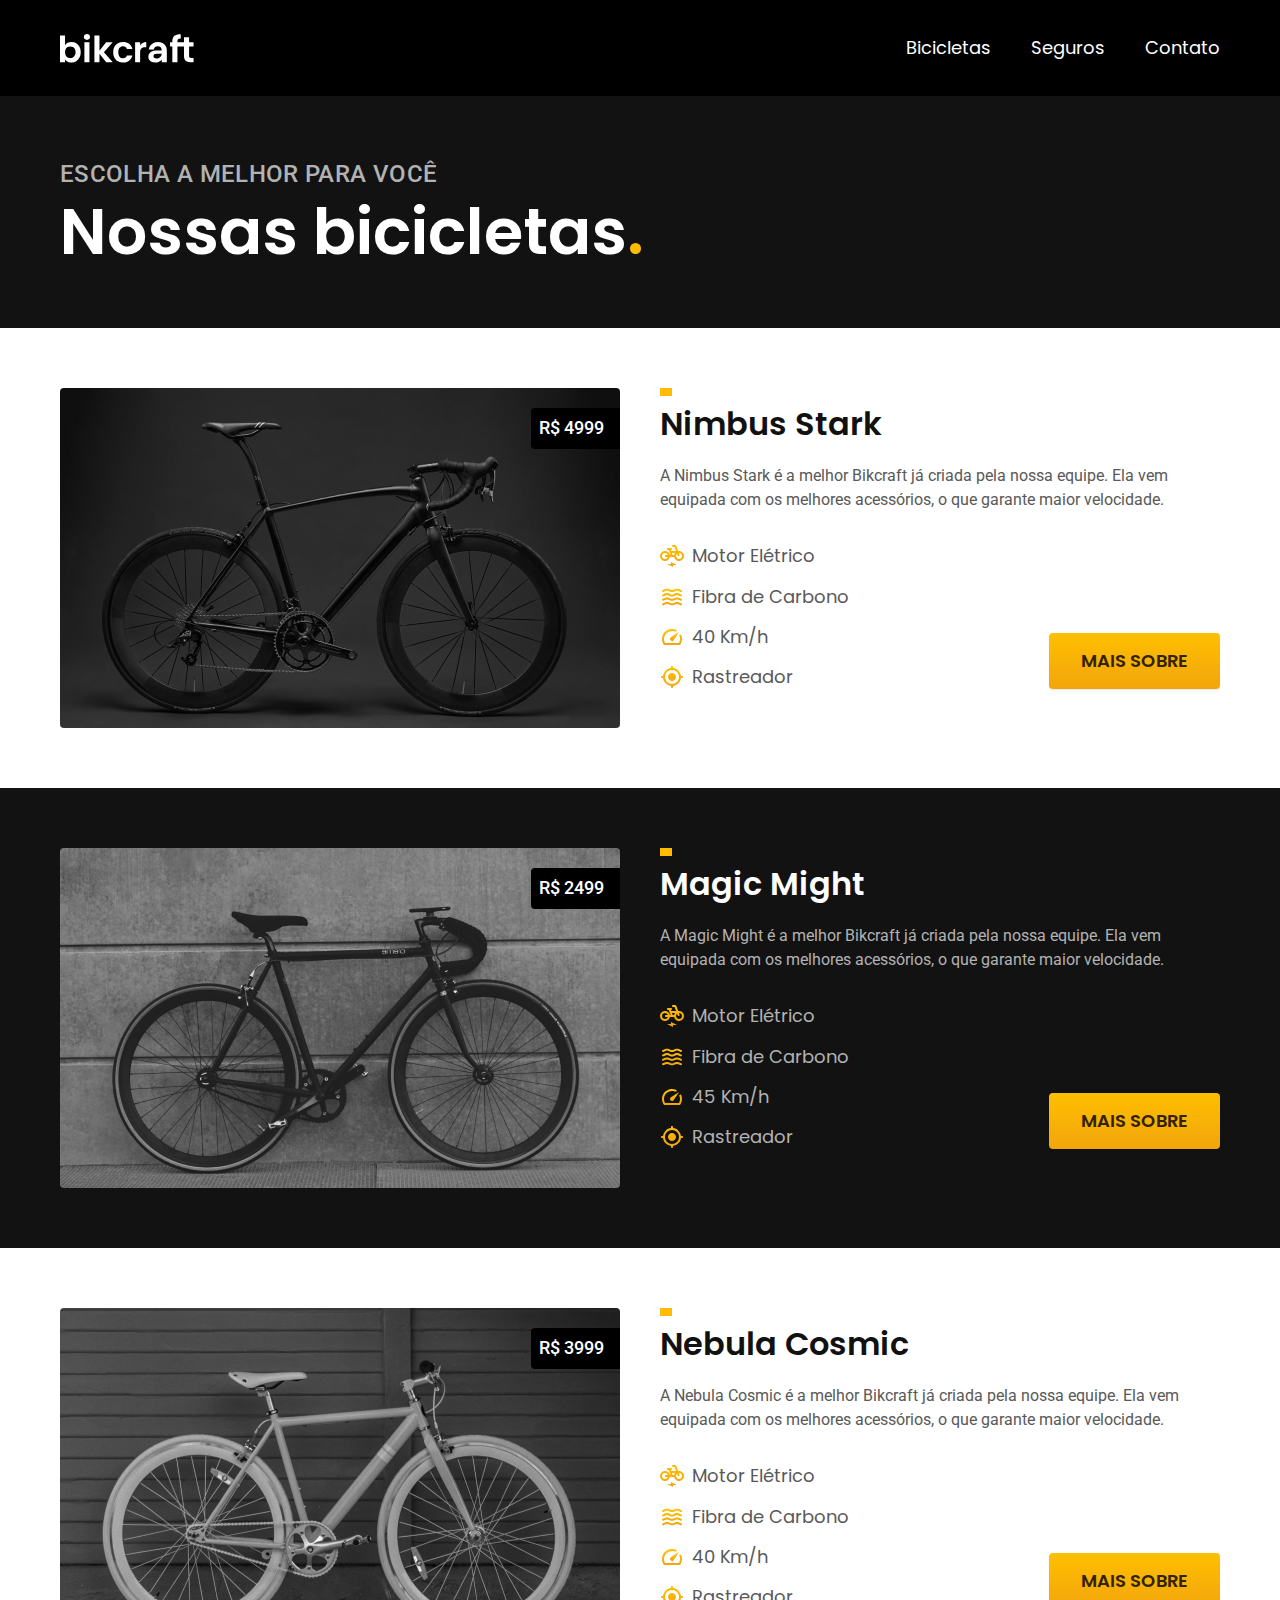
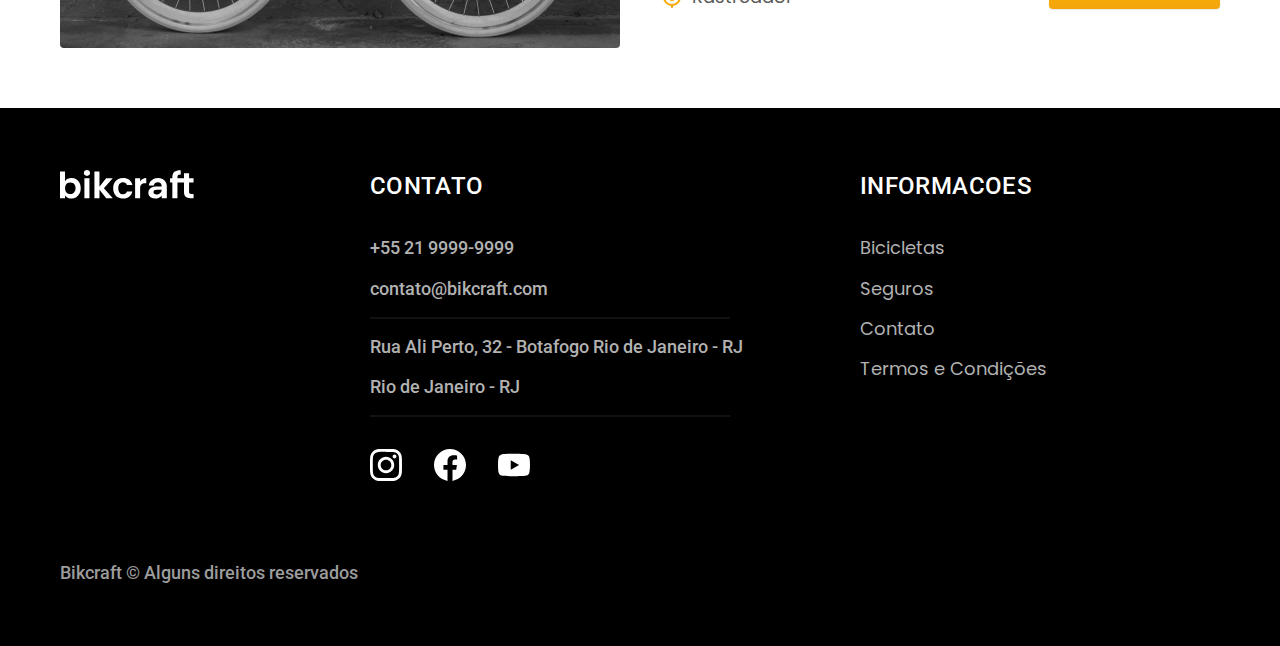
==== bicicletas.html @ 8a82d016 "bicicletas" ====
<!DOCTYPE html>
<html lang="pt-br">

<head>
  <meta charset="UTF-8">
  <meta name="viewport" content="width=device-width, initial-scale=1.0">
  <link rel="stylesheet" href="./css/style.css">
  <title>Bicicletas | Bikcraft</title>
  <meta name="description" content="Bicicletas">

  <link rel="preconnect" href="https://fonts.googleapis.com">
  <link rel="preconnect" href="https://fonts.gstatic.com" crossorigin>
  <link href="https://fonts.googleapis.com/css2?family=Merriweather:ital,wght@0,300;0,400;0,700;0,900;1,300;1,400;1,700;1,900&family=Poppins:ital,wght@0,100;0,200;0,300;0,400;0,500;0,600;0,700;0,800;0,900;1,100;1,200;1,300;1,400;1,500;1,600;1,700;1,800;1,900&family=Roboto:ital,wght@0,100;0,300;0,400;0,500;0,700;0,900;1,100;1,300;1,400;1,500;1,700;1,900&display=swap" rel="stylesheet">
</head>

<!-- colocando o id pois se eu quiser mudar algo por exemplo no header so dessa pagina de biciletas eu consigo mudar atraves do id -->

<body id="bicicletas">
  <header class="header-bg">
    <div class="container header">
      <a href="./">
        <img src="./Img/bikcraft logo.svg" alt="Bikcraft">
      </a>

      <nav aria-label="primaria">
        <ul class="header-menu font-1-m cor-0">
          <li><a href="./bicicletas.html">Bicicletas</a></li>
          <li><a href="./seguros.html">Seguros</a></li>
          <li><a href="./contato.html">Contato</a></li>
        </ul>
      </nav>
    </div>
  </header>

  <main>
    <div class="titulo-bg">
      <div class="titulo container">
        <p class="font-2-l-b cor-5">Escolha a melhor para você</p>
        <h1 class="font-1-xxl cor-0">Nossas bicicletas<span class="cor-p1">.</span></h1>
      </div>
    </div>

    <div class="bicicletas container">
      <div class="bicicletas-img">
        <img src="./Img/bicicletas/nimbus.jpg" alt="Bicicleta preta">
        <span class="font-2-m cor-0">R$ 4999</span>
      </div>
      <div class="bicicletas-conteudo">
        <h2 class="font-1-xl">Nimbus Stark</h2>
        <p class="font-2-s cor-8">A Nimbus Stark é a melhor Bikcraft já criada pela nossa equipe. Ela vem equipada com os melhores acessórios, o que garante maior velocidade.</p>
        <ul class="font-1-m cor-8">
          <li><img src="./Img/icones/eletrica.svg" alt="">Motor Elétrico</li>
          <li><img src="./Img/icones/carbono.svg" alt="">Fibra de Carbono</li>
          <li><img src="./Img/icones/velocidade.svg" alt="">40 Km/h</li>
          <li><img src="./Img/icones/rastreador.svg" alt="">Rastreador</li>
        </ul>
        <a class="botao seta" href="./bicicletas/nimbus.html">Mais sobre</a>
      </div>
    </div>

    <div class="bicicletas-bg">
      <div class="bicicletas container">
        <div class="bicicletas-img">
          <img src="./Img/bicicletas/magic.jpg" alt="Bicicleta preta">
          <span class="font-2-m cor-0">R$ 2499</span>
        </div>
        <div class="bicicletas-conteudo">
          <h2 class="font-1-xl cor-0">Magic Might</h2>
          <p class="font-2-s cor-5">A Magic Might é a melhor Bikcraft já criada pela nossa equipe. Ela vem equipada com os melhores acessórios, o que garante maior velocidade.</p>
          <ul class="font-1-m cor-5">
            <li><img src="./Img/icones/eletrica.svg" alt="">Motor Elétrico</li>
            <li><img src="./Img/icones/carbono.svg" alt="">Fibra de Carbono</li>
            <li><img src="./Img/icones/velocidade.svg" alt="">45 Km/h</li>
            <li><img src="./Img/icones/rastreador.svg" alt="">Rastreador</li>
          </ul>
          <a class="botao seta" href="./bicicletas/magic.html">Mais sobre</a>
        </div>
      </div>
    </div>



    <div class="bicicletas container">
      <div class="bicicletas-img">
        <img src="./Img/bicicletas/nebula.jpg" alt="Bicicleta branca">
        <span class="font-2-m cor-0">R$ 3999</span>
      </div>
      <div class="bicicletas-conteudo">
        <h2 class="font-1-xl">Nebula Cosmic</h2>
        <p class="font-2-s cor-8">A Nebula Cosmic é a melhor Bikcraft já criada pela nossa equipe. Ela vem equipada com os melhores acessórios, o que garante maior velocidade.</p>
        <ul class="font-1-m cor-8">
          <li><img src="./Img/icones/eletrica.svg" alt="">Motor Elétrico</li>
          <li><img src="./Img/icones/carbono.svg" alt="">Fibra de Carbono</li>
          <li><img src="./Img/icones/velocidade.svg" alt="">40 Km/h</li>
          <li><img src="./Img/icones/rastreador.svg" alt="">Rastreador</li>
        </ul>
        <a class="botao seta" href="./bicicletas/nebula.html">Mais sobre</a>
      </div>
    </div>

  </main>

  <footer class="footer-bg">
    <div class="footer container">
      <img src="./Img/bikcraft logo.svg" alt="Bikcraft">
      <div class="footer-contato">
        <h3 class="font-2-l-b cor-0">CONTATO</h3>
        <ul class="font-2-m cor-5">
          <li><a href="tel:+55 21 9999-9999">+55 21 9999-9999</a></li>
          <li><a href="mailto:contato@bikcraft.com">contato@bikcraft.com</a></li>
          <li><a href="#">Rua Ali Perto, 32 - Botafogo Rio de Janeiro - RJ</a></li>
          <li>Rio de Janeiro - RJ</li>
        </ul>
        <div class="footer-redes">
          <a href="">
            <img src="./Img/redes/instagram.svg" alt="instagram">
          </a>
          <a href="">
            <img src="./Img/redes/facebook.svg" alt="facebook">
          </a>
          <a href="">
            <img src="./Img/redes/youtube.svg" alt="youtube">
          </a>
        </div>
      </div>

      <div class="footer-informacoes">
        <h3 class="font-2-l-b cor-0">INFORMACOES</h3>
        <ul class="font-1-m cor-5">
          <li><a href="./bicicletas.html">Bicicletas</a></li>
          <li><a href="./seguros.html">Seguros</a></li>
          <li><a href="./contato.html">Contato</a></li>
          <li><a href="./termos.html">Termos e Condições</a></li>
        </ul>
      </div>
      <p class="footer-copy font-2-m cor-6">Bikcraft © Alguns direitos reservados</p>
    </div>
  </footer>
</body>

</html>
---- css/style.css ----
@import "./global/global.css";
@import "./utilidades/tipografia.css";
@import "./utilidades/cores.css";
@import "./global/header.css";
@import "./utilidades/componentes.css";
@import "./home/introducao.css";
@import "./bicicletas/bicicletas-lista.css";
@import "./home/tecnologia.css";
@import "./home/parceiros.css";
@import "./home/depoimento.css";
@import "./seguros/seguros.css";
@import "./global/footer.css";
@import "./termos/termos.css";
@import "./bicicletas/bicicletas.css";
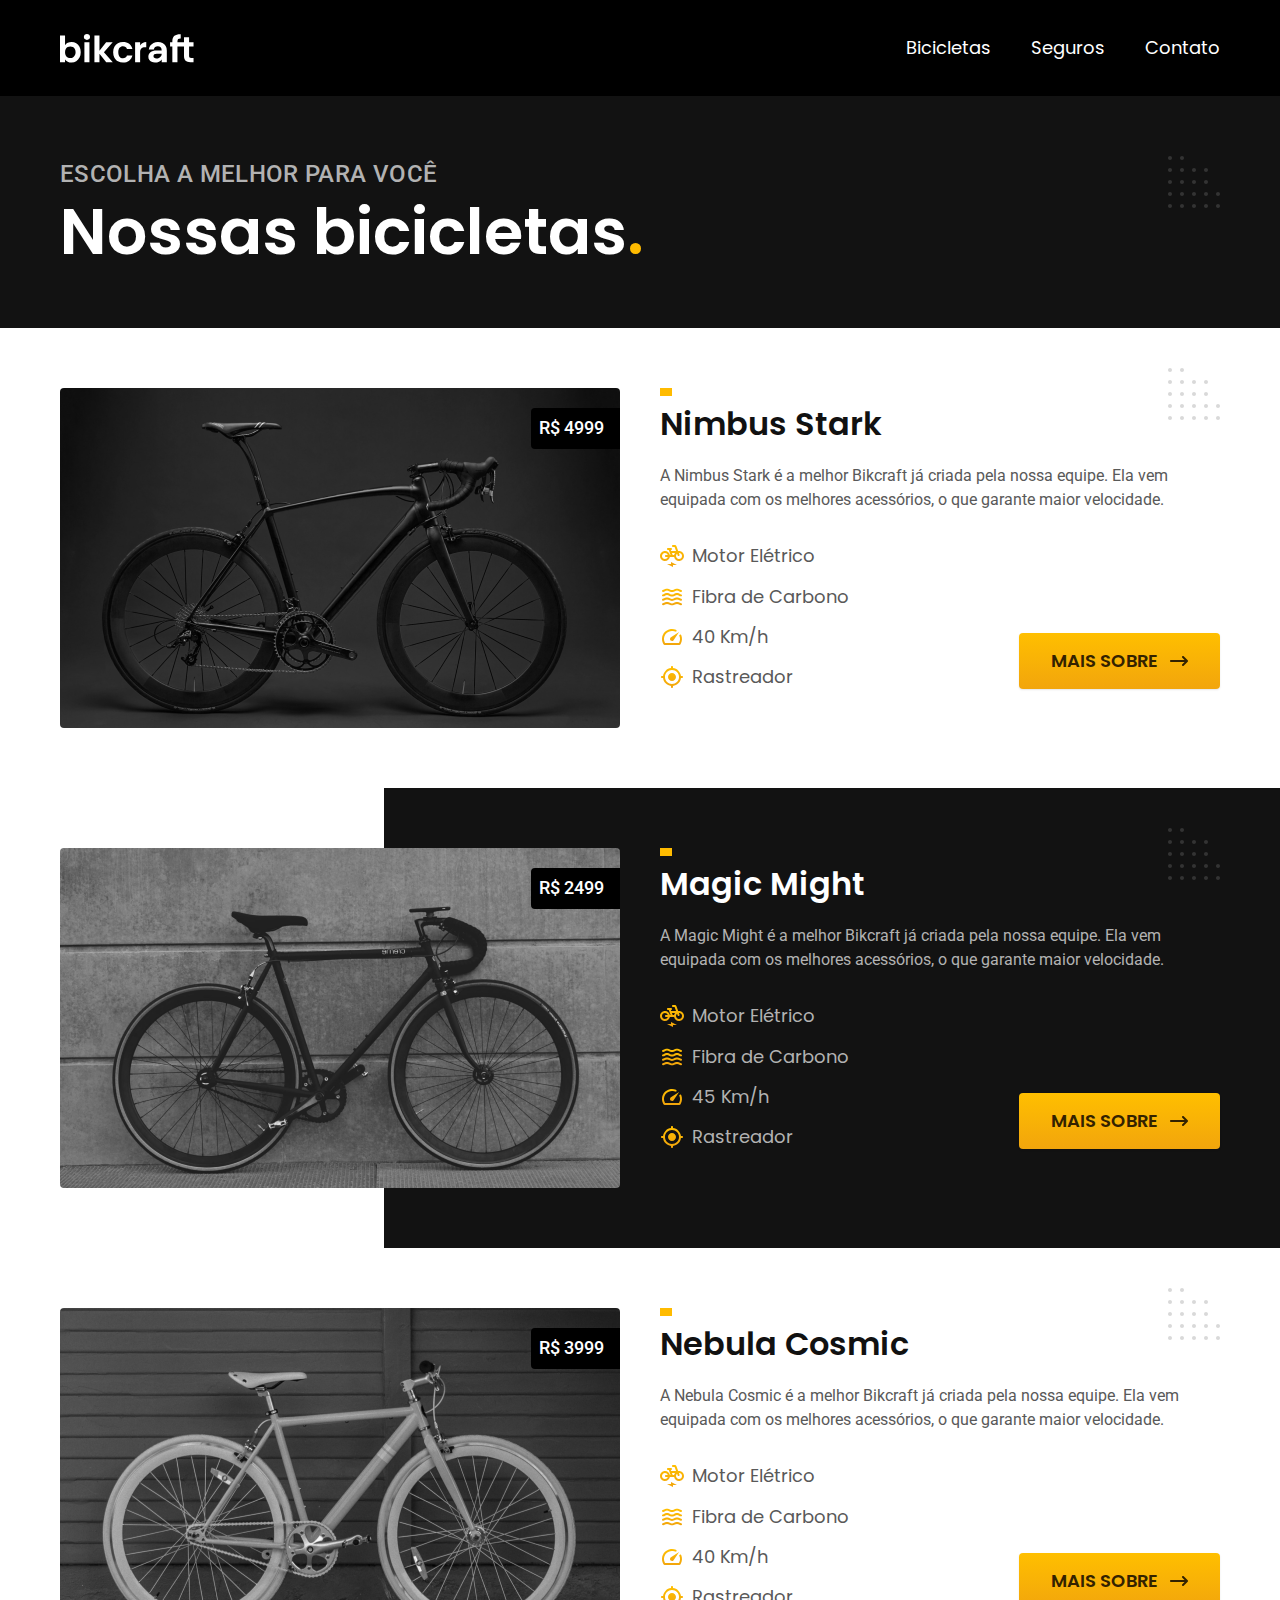
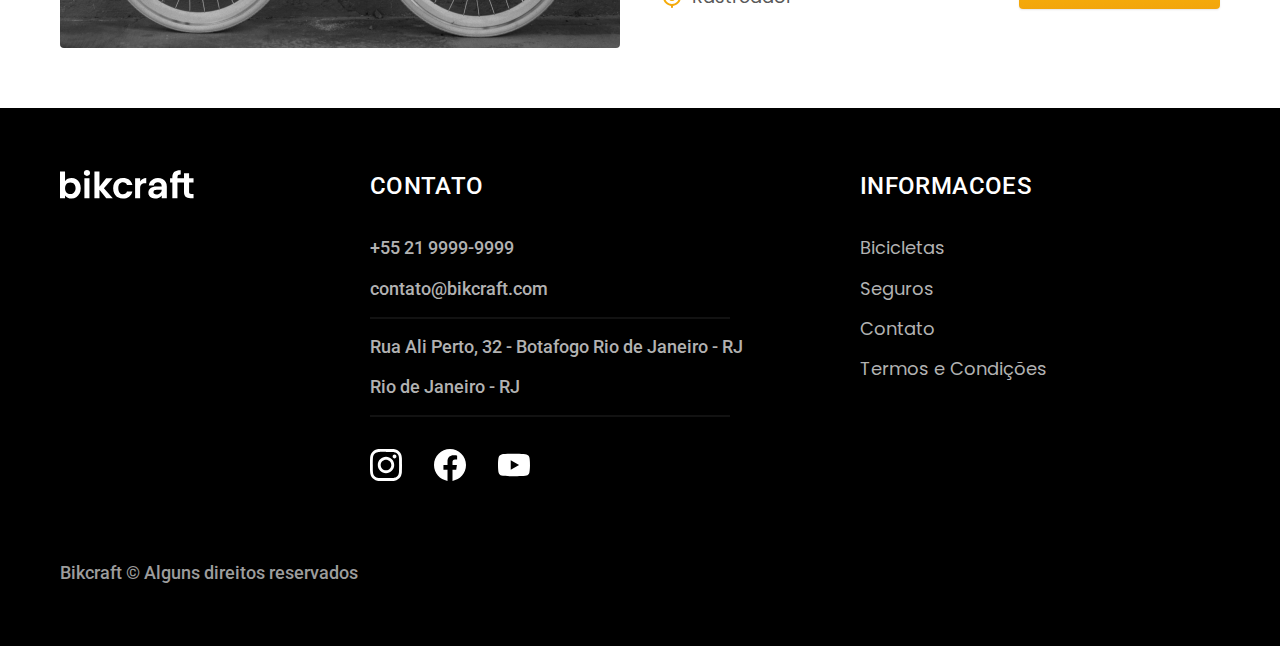
==== commit 6e8970a3: "final1" ====
--- a/bicicletas.html
+++ b/bicicletas.html
@@ -5,6 +5,8 @@
   <meta charset="UTF-8">
   <meta name="viewport" content="width=device-width, initial-scale=1.0">
   <link rel="stylesheet" href="./css/style.css">
+  <!-- faz cm que o css carregue antes de qualquer coisa -->
+  <link rel="preload" href="./css/style.css" as="style">
   <title>Bicicletas | Bikcraft</title>
   <meta name="description" content="Bicicletas">
 
@@ -19,7 +21,7 @@
   <header class="header-bg">
     <div class="container header">
       <a href="./">
-        <img src="./Img/bikcraft logo.svg" alt="Bikcraft">
+        <img src="./Img/bikcraft logo.svg" width="136" height="32" alt="Bikcraft">
       </a>
 
       <nav aria-label="primaria">
@@ -49,10 +51,10 @@
         <h2 class="font-1-xl">Nimbus Stark</h2>
         <p class="font-2-s cor-8">A Nimbus Stark é a melhor Bikcraft já criada pela nossa equipe. Ela vem equipada com os melhores acessórios, o que garante maior velocidade.</p>
         <ul class="font-1-m cor-8">
-          <li><img src="./Img/icones/eletrica.svg" alt="">Motor Elétrico</li>
-          <li><img src="./Img/icones/carbono.svg" alt="">Fibra de Carbono</li>
-          <li><img src="./Img/icones/velocidade.svg" alt="">40 Km/h</li>
-          <li><img src="./Img/icones/rastreador.svg" alt="">Rastreador</li>
+          <li><img src="./Img/icones/eletrica.svg" alt="" width="24" height="24">Motor Elétrico</li>
+          <li><img src="./Img/icones/carbono.svg" alt="" width="24" height="24">Fibra de Carbono</li>
+          <li><img src="./Img/icones/velocidade.svg" alt="" width="24" height="24">40 Km/h</li>
+          <li><img src="./Img/icones/rastreador.svg" alt="" width="24" height="24">Rastreador</li>
         </ul>
         <a class="botao seta" href="./bicicletas/nimbus.html">Mais sobre</a>
       </div>
@@ -61,17 +63,17 @@
     <div class="bicicletas-bg">
       <div class="bicicletas container">
         <div class="bicicletas-img">
-          <img src="./Img/bicicletas/magic.jpg" alt="Bicicleta preta">
+          <img src="./Img/bicicletas/magic.jpg" alt="Bicicleta preta" width="1120" height="680">
           <span class="font-2-m cor-0">R$ 2499</span>
         </div>
         <div class="bicicletas-conteudo">
           <h2 class="font-1-xl cor-0">Magic Might</h2>
           <p class="font-2-s cor-5">A Magic Might é a melhor Bikcraft já criada pela nossa equipe. Ela vem equipada com os melhores acessórios, o que garante maior velocidade.</p>
           <ul class="font-1-m cor-5">
-            <li><img src="./Img/icones/eletrica.svg" alt="">Motor Elétrico</li>
-            <li><img src="./Img/icones/carbono.svg" alt="">Fibra de Carbono</li>
-            <li><img src="./Img/icones/velocidade.svg" alt="">45 Km/h</li>
-            <li><img src="./Img/icones/rastreador.svg" alt="">Rastreador</li>
+            <li><img src="./Img/icones/eletrica.svg" alt="" width="24" height="24">Motor Elétrico</li>
+            <li><img src="./Img/icones/carbono.svg" alt="" width="24" height="24">Fibra de Carbono</li>
+            <li><img src="./Img/icones/velocidade.svg" alt="" width="24" height="24">45 Km/h</li>
+            <li><img src="./Img/icones/rastreador.svg" alt="" width="24" height="24">Rastreador</li>
           </ul>
           <a class="botao seta" href="./bicicletas/magic.html">Mais sobre</a>
         </div>
@@ -89,10 +91,10 @@
         <h2 class="font-1-xl">Nebula Cosmic</h2>
         <p class="font-2-s cor-8">A Nebula Cosmic é a melhor Bikcraft já criada pela nossa equipe. Ela vem equipada com os melhores acessórios, o que garante maior velocidade.</p>
         <ul class="font-1-m cor-8">
-          <li><img src="./Img/icones/eletrica.svg" alt="">Motor Elétrico</li>
-          <li><img src="./Img/icones/carbono.svg" alt="">Fibra de Carbono</li>
-          <li><img src="./Img/icones/velocidade.svg" alt="">40 Km/h</li>
-          <li><img src="./Img/icones/rastreador.svg" alt="">Rastreador</li>
+          <li><img src="./Img/icones/eletrica.svg" alt="" width="24" height="24">Motor Elétrico</li>
+          <li><img src="./Img/icones/carbono.svg" alt="" width="24" height="24">Fibra de Carbono</li>
+          <li><img src="./Img/icones/velocidade.svg" alt="" width="24" height="24">40 Km/h</li>
+          <li><img src="./Img/icones/rastreador.svg" alt="" width="24" height="24">Rastreador</li>
         </ul>
         <a class="botao seta" href="./bicicletas/nebula.html">Mais sobre</a>
       </div>
@@ -102,7 +104,7 @@
 
   <footer class="footer-bg">
     <div class="footer container">
-      <img src="./Img/bikcraft logo.svg" alt="Bikcraft">
+      <img src="./Img/bikcraft logo.svg" width="136" height="32" alt="Bikcraft">
       <div class="footer-contato">
         <h3 class="font-2-l-b cor-0">CONTATO</h3>
         <ul class="font-2-m cor-5">
@@ -113,13 +115,13 @@
         </ul>
         <div class="footer-redes">
           <a href="">
-            <img src="./Img/redes/instagram.svg" alt="instagram">
+            <img src="./Img/redes/instagram.svg" alt="instagram" width="32" height="32">
           </a>
           <a href="">
-            <img src="./Img/redes/facebook.svg" alt="facebook">
+            <img src="./Img/redes/facebook.svg" alt="facebook" width="32" height="32">
           </a>
           <a href="">
-            <img src="./Img/redes/youtube.svg" alt="youtube">
+            <img src="./Img/redes/youtube.svg" alt="youtube" width="32" height="32">
           </a>
         </div>
       </div>
--- a/css/style.css
+++ b/css/style.css
@@ -12,3 +12,11 @@
 @import "./global/footer.css";
 @import "./termos/termos.css";
 @import "./bicicletas/bicicletas.css";
+@import "./seguros/vantagens.css";
+@import "./seguros/perguntas.css";
+@import "./bicicleta/bicicleta.css";
+@import "./bicicleta/seguro.css";
+@import "./Contato/contato.css";
+@import "./Contato/lojas.css";
+@import "./utilidades/formulario.css";
+@import "./orcamento/orcamento.css";
--- a/css/style.css
+++ b/css/style.css
@@ -12,3 +12,11 @@
 @import "./global/footer.css";
 @import "./termos/termos.css";
 @import "./bicicletas/bicicletas.css";
+@import "./seguros/vantagens.css";
+@import "./seguros/perguntas.css";
+@import "./bicicleta/bicicleta.css";
+@import "./bicicleta/seguro.css";
+@import "./Contato/contato.css";
+@import "./Contato/lojas.css";
+@import "./utilidades/formulario.css";
+@import "./orcamento/orcamento.css";
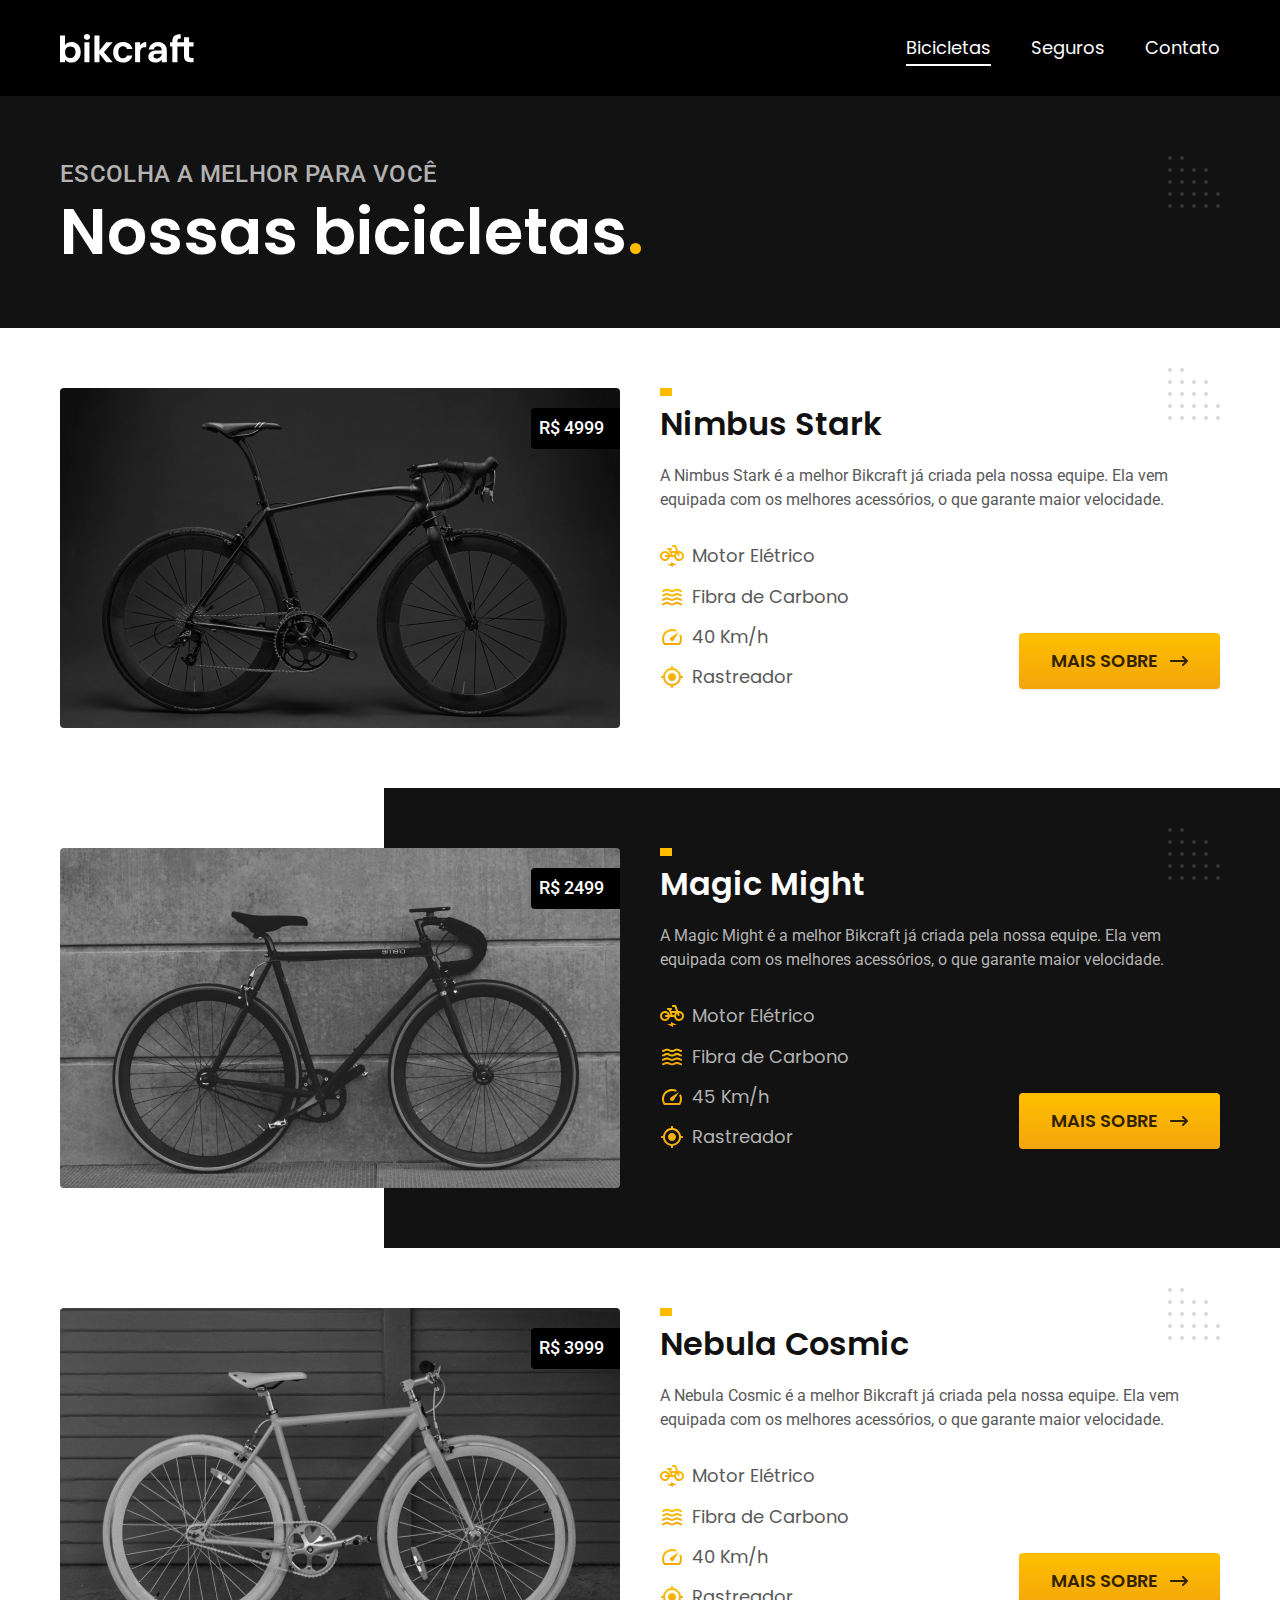
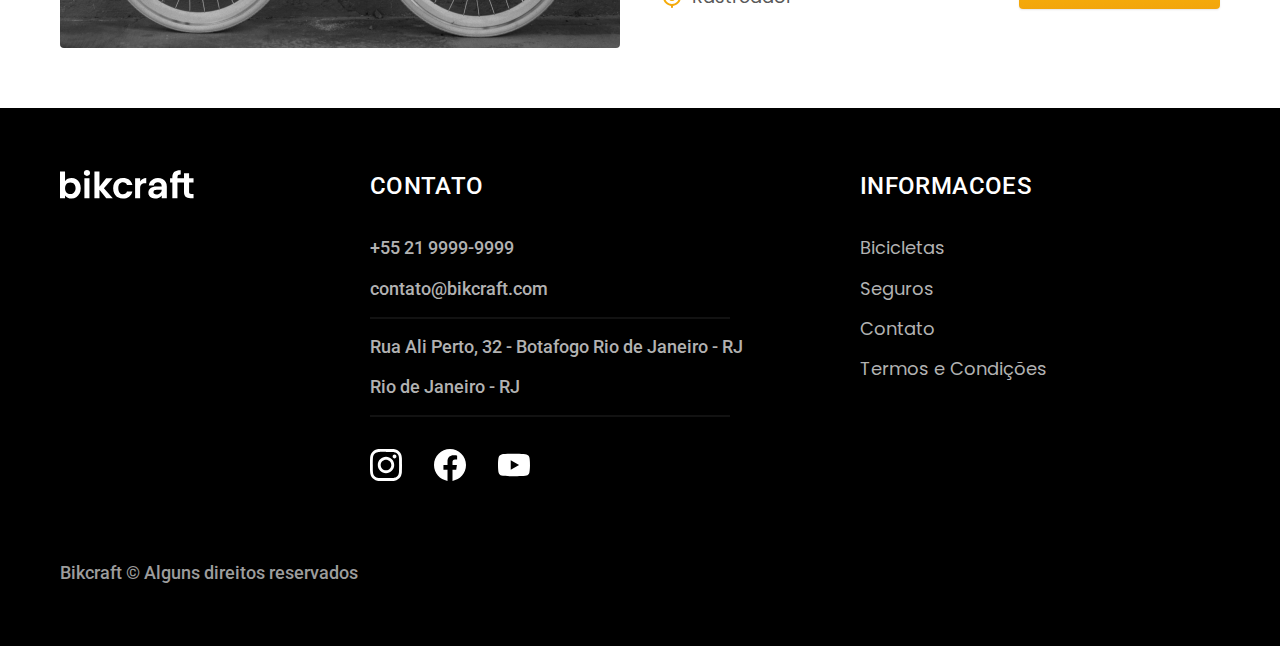
==== commit 8576dcd3: "js" ====
--- a/bicicletas.html
+++ b/bicicletas.html
@@ -138,6 +138,7 @@
       <p class="footer-copy font-2-m cor-6">Bikcraft © Alguns direitos reservados</p>
     </div>
   </footer>
+  <script src="./js/script.js"></script>
 </body>
 
 </html>